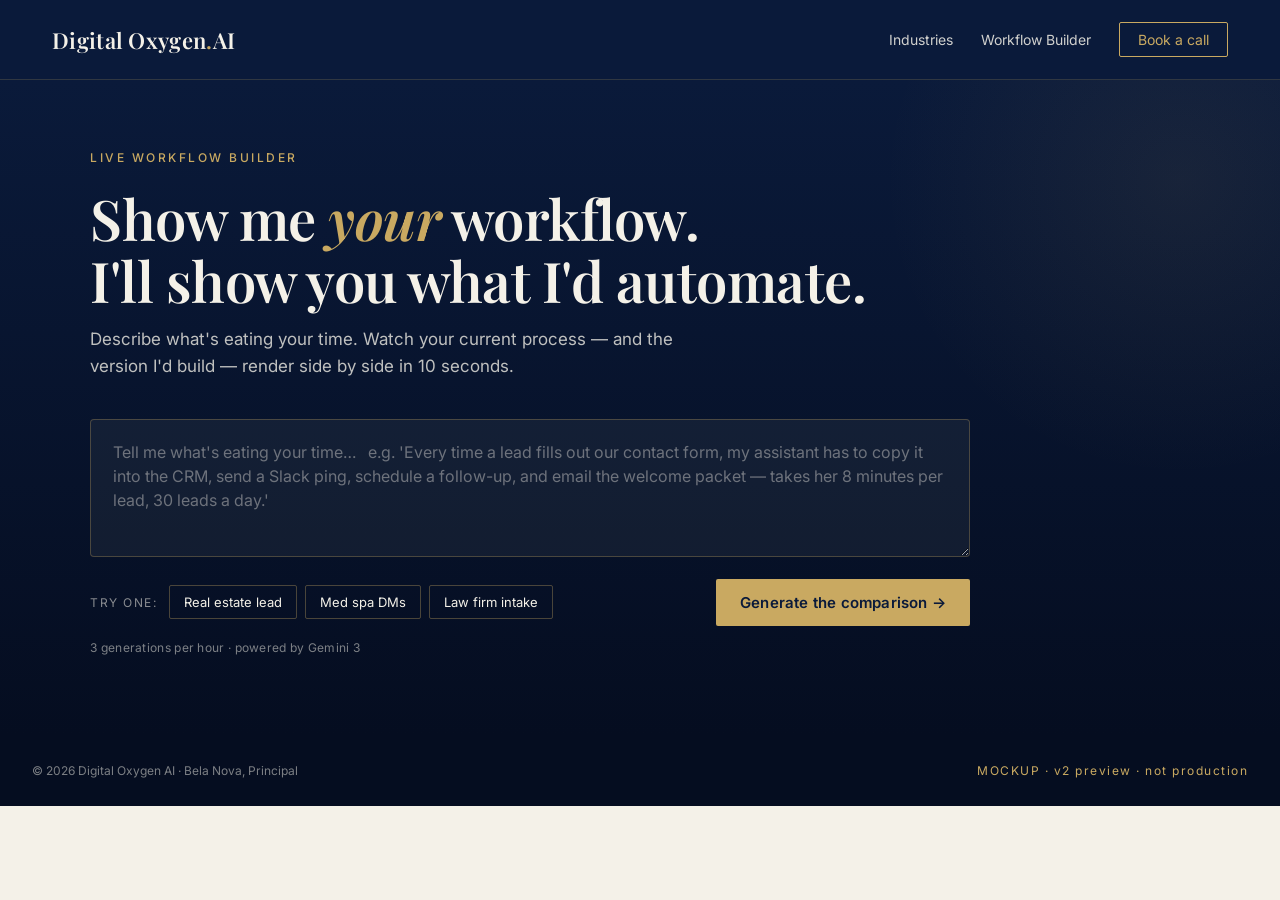
==== workflow-builder/index.html @ 2d6ee290 "feat: Live Workflow Builder — describe pain, get visual current vs automated diagrams" ====
<!DOCTYPE html>
<html lang="en">
<head>
<meta charset="UTF-8">
<meta name="viewport" content="width=device-width, initial-scale=1.0">
<title>Workflow Builder — Digital Oxygen AI</title>
<link rel="preconnect" href="https://fonts.googleapis.com">
<link rel="preconnect" href="https://fonts.gstatic.com" crossorigin>
<link href="https://fonts.googleapis.com/css2?family=Playfair+Display:wght@400;600;700&family=Inter:wght@300;400;500;600&display=swap" rel="stylesheet">
<link rel="stylesheet" href="../styles.css">
<link rel="stylesheet" href="builder.css">
</head>
<body class="wb-body">
<header class="nav">
  <div class="nav-inner">
    <a href="../" class="logo" style="text-decoration:none;color:inherit">Digital Oxygen<span class="logo-dot">.</span>AI</a>
    <nav class="nav-links">
      <a href="../">Industries</a>
      <a href="./" class="active">Workflow Builder</a>
      <a href="https://calendly.com/diox-aiconsulting/consultation" class="nav-cta">Book a call</a>
    </nav>
  </div>
</header>

<main class="wb-main">
  <section class="wb-hero">
    <div class="wb-hero-inner">
      <div class="eyebrow">Live workflow builder</div>
      <h1>Show me <em>your</em> workflow.<br>I'll show you what I'd automate.</h1>
      <p class="sub">Describe what's eating your time. Watch your current process — and the version I'd build — render side by side in 10 seconds.</p>

      <form id="wbForm" class="wb-form">
        <label for="wbPrompt" class="sr-only">Describe your workflow pain</label>
        <textarea id="wbPrompt" rows="4" maxlength="800"
          placeholder="Tell me what's eating your time…   e.g. 'Every time a lead fills out our contact form, my assistant has to copy it into the CRM, send a Slack ping, schedule a follow-up, and email the welcome packet — takes her 8 minutes per lead, 30 leads a day.'"></textarea>
        <div class="wb-form-row">
          <div class="wb-examples">
            <span class="wb-ex-label">Try one:</span>
            <button type="button" class="wb-ex" data-ex="0">Real estate lead</button>
            <button type="button" class="wb-ex" data-ex="1">Med spa DMs</button>
            <button type="button" class="wb-ex" data-ex="2">Law firm intake</button>
          </div>
          <button type="submit" class="wb-submit" id="wbSubmit">Generate the comparison →</button>
        </div>
        <div class="wb-meta" id="wbMeta">3 generations per hour · powered by Gemini 3</div>
      </form>
    </div>
  </section>

  <section class="wb-result" id="wbResult" aria-hidden="true">
    <div class="wb-result-inner">
      <div class="wb-stage" id="wbStage">
        <div class="wb-flow wb-flow-manual" id="flowManual">
          <div class="wb-flow-header">
            <div class="wb-flow-tag wb-tag-manual">Today · manual</div>
            <h3>Your current workflow</h3>
            <div class="wb-flow-stats" id="manualStats"></div>
          </div>
          <div class="wb-flow-canvas" id="manualCanvas"></div>
        </div>

        <div class="wb-vs" aria-hidden="true">→</div>

        <div class="wb-flow wb-flow-auto" id="flowAuto">
          <div class="wb-flow-header">
            <div class="wb-flow-tag wb-tag-auto">What Diox builds</div>
            <h3>Automated</h3>
            <div class="wb-flow-stats" id="autoStats"></div>
          </div>
          <div class="wb-flow-canvas" id="autoCanvas"></div>
        </div>
      </div>

      <div class="wb-cta-row" id="wbCtaRow">
        <a href="https://calendly.com/diox-aiconsulting/consultation" class="wb-cta-primary">
          Schedule your consultation to build this →
        </a>
        <button type="button" class="wb-cta-secondary" id="wbReset">Try a different workflow</button>
      </div>

      <div class="wb-lead" id="wbLead">
        <div class="wb-lead-text">
          <strong>Like what you see?</strong>
          <span>Get a written quote for this build. One email. No spam.</span>
        </div>
        <form id="wbLeadForm" class="wb-lead-form">
          <input type="email" id="wbLeadEmail" placeholder="you@yourcompany.com" required>
          <button type="submit">Send me the quote</button>
        </form>
        <div class="wb-lead-thanks" id="wbLeadThanks" hidden>Thanks — Bela will be in touch within 24 hours.</div>
      </div>
    </div>
  </section>

  <section class="wb-loading" id="wbLoading" aria-hidden="true">
    <div class="wb-loading-inner">
      <div class="wb-spinner"></div>
      <div class="wb-loading-text" id="wbLoadingText">Mapping your current workflow…</div>
    </div>
  </section>

  <section class="wb-error" id="wbError" aria-hidden="true">
    <div class="wb-error-inner">
      <h3>Something hiccupped.</h3>
      <p id="wbErrorMsg">Try again, or email <a href="mailto:bela@dioxaiconsulting.com">bela@dioxaiconsulting.com</a> and I'll map it for you by hand.</p>
      <button type="button" class="wb-cta-secondary" id="wbErrorReset">Try again</button>
    </div>
  </section>
</main>

<footer class="foot">
  <div>© 2026 Digital Oxygen AI · Bela Nova, Principal</div>
  <div class="foot-mockup-tag">MOCKUP · v2 preview · not production</div>
</footer>

<script src="examples.js"></script>
<script src="builder.js"></script>
</body>
</html>
---- styles.css ----
:root {
  --navy: #0a1a3a;
  --navy-deep: #050d20;
  --gold: #c9a961;
  --gold-soft: #d9bd7c;
  --ivory: #f4f1e8;
  --ivory-dim: #e8e3d3;
  --ink: #1a1a1a;
  --muted: #6b6b6b;
}

* { box-sizing: border-box; margin: 0; padding: 0; }
html, body { background: var(--ivory); color: var(--ink); font-family: 'Inter', sans-serif; -webkit-font-smoothing: antialiased; }

/* NAV */
.nav { background: var(--navy); color: var(--ivory); border-bottom: 1px solid rgba(201,169,97,0.2); }
.nav-inner { max-width: 1240px; margin: 0 auto; padding: 22px 32px; display: flex; justify-content: space-between; align-items: center; }
.logo { font-family: 'Playfair Display', serif; font-size: 22px; font-weight: 600; letter-spacing: 0.3px; }
.logo-dot { color: var(--gold); }
.nav-links { display: flex; gap: 28px; align-items: center; font-size: 14px; }
.nav-links a { color: var(--ivory); text-decoration: none; opacity: 0.85; transition: opacity 0.2s; }
.nav-links a:hover { opacity: 1; }
.nav-cta { border: 1px solid var(--gold); padding: 8px 18px; border-radius: 2px; color: var(--gold) !important; opacity: 1 !important; }
.nav-cta:hover { background: var(--gold); color: var(--navy) !important; }

/* HERO */
.hero { background: linear-gradient(180deg, var(--navy) 0%, var(--navy-deep) 100%); color: var(--ivory); padding: 90px 32px 110px; position: relative; overflow: hidden; }
.hero::before { content: ''; position: absolute; top: -200px; right: -200px; width: 600px; height: 600px; background: radial-gradient(circle, rgba(201,169,97,0.08), transparent 70%); pointer-events: none; }
.hero-inner { max-width: 1100px; margin: 0 auto; position: relative; }

.eyebrow { font-size: 12px; letter-spacing: 2.5px; text-transform: uppercase; color: var(--gold); margin-bottom: 22px; font-weight: 500; transition: opacity 0.4s; }
h1 { font-family: 'Playfair Display', serif; font-size: clamp(38px, 5.5vw, 64px); font-weight: 600; line-height: 1.08; letter-spacing: -0.5px; margin-bottom: 18px; transition: all 0.5s ease; }
h1 em { color: var(--gold); font-style: italic; }
.sub { font-size: 18px; line-height: 1.55; max-width: 640px; color: rgba(244,241,232,0.78); margin-bottom: 48px; transition: opacity 0.4s; }

/* GRID */
.industry-grid { display: grid; grid-template-columns: repeat(5, 1fr); gap: 14px; transition: all 0.5s ease; }
.tile {
  background: rgba(244,241,232,0.04);
  border: 1px solid rgba(201,169,97,0.25);
  padding: 22px 18px;
  border-radius: 4px;
  cursor: pointer;
  transition: all 0.25s ease;
  text-align: left;
  color: var(--ivory);
  font-family: inherit;
  font-size: 15px;
  font-weight: 500;
  line-height: 1.3;
  min-height: 110px;
  display: flex; flex-direction: column; justify-content: space-between;
  position: relative;
}
.tile:hover { background: rgba(201,169,97,0.12); border-color: var(--gold); transform: translateY(-2px); }
.tile-icon { font-size: 22px; margin-bottom: 8px; opacity: 0.85; }
.tile-arrow { position: absolute; right: 16px; bottom: 14px; opacity: 0; color: var(--gold); transition: opacity 0.2s, transform 0.2s; }
.tile:hover .tile-arrow { opacity: 1; transform: translateX(3px); }

/* DETAIL VIEW */
.industry-detail { display: none; opacity: 0; }
.industry-detail.active { display: block; animation: fadeUp 0.55s cubic-bezier(0.22, 1, 0.36, 1) forwards; }
@keyframes fadeUp { from { opacity: 0; transform: translateY(18px); } to { opacity: 1; transform: translateY(0); } }

.detail-tag { display: inline-block; background: rgba(201,169,97,0.15); color: var(--gold); padding: 6px 14px; border-radius: 2px; font-size: 11px; letter-spacing: 2px; text-transform: uppercase; margin-bottom: 22px; }
.industry-detail h2 { font-family: 'Playfair Display', serif; font-size: clamp(32px, 4.2vw, 50px); font-weight: 600; line-height: 1.1; margin-bottom: 18px; max-width: 900px; }
.industry-detail h2 em { color: var(--gold); font-style: italic; }
.detail-lede { font-size: 17px; line-height: 1.6; color: rgba(244,241,232,0.78); max-width: 700px; margin-bottom: 48px; }

.detail-grid { display: grid; grid-template-columns: 1fr 1fr 1fr; gap: 28px; margin-bottom: 48px; }
.detail-block h3 { font-family: 'Inter', sans-serif; font-size: 12px; letter-spacing: 1.8px; text-transform: uppercase; color: var(--gold); margin-bottom: 18px; font-weight: 600; }
.detail-block ul { list-style: none; }
.detail-block li {
  padding: 12px 0 12px 22px;
  border-bottom: 1px solid rgba(201,169,97,0.12);
  position: relative;
  font-size: 15px;
  line-height: 1.5;
  color: rgba(244,241,232,0.88);
}
.detail-block li::before { content: '→'; position: absolute; left: 0; color: var(--gold); }
.detail-block li:last-child { border-bottom: none; }

.case-card { background: rgba(244,241,232,0.04); border-left: 2px solid var(--gold); padding: 18px 20px; border-radius: 0 4px 4px 0; }
.case-card .case-client { font-size: 12px; color: var(--gold); letter-spacing: 1.5px; text-transform: uppercase; margin-bottom: 8px; }
.case-card .case-result { font-family: 'Playfair Display', serif; font-size: 22px; line-height: 1.25; margin-bottom: 10px; }
.case-card .case-desc { font-size: 13px; line-height: 1.5; color: rgba(244,241,232,0.7); }

.pricing { font-family: 'Playfair Display', serif; font-size: 30px; color: var(--ivory); line-height: 1.2; margin-bottom: 6px; }
.pricing .pricing-sep { color: var(--gold); }
.pricing-note { font-size: 13px; color: rgba(244,241,232,0.6); line-height: 1.5; }

.detail-cta-row { display: flex; align-items: center; gap: 24px; flex-wrap: wrap; padding-top: 32px; border-top: 1px solid rgba(201,169,97,0.18); }
.cta-primary {
  background: var(--gold); color: var(--navy); padding: 16px 32px; text-decoration: none;
  font-weight: 600; font-size: 15px; letter-spacing: 0.3px; border-radius: 2px;
  transition: all 0.2s; display: inline-block;
}
.cta-primary:hover { background: var(--gold-soft); transform: translateY(-1px); box-shadow: 0 8px 24px rgba(201,169,97,0.3); }
.cta-secondary { background: transparent; color: rgba(244,241,232,0.7); border: none; cursor: pointer; font-family: inherit; font-size: 14px; padding: 8px 0; }
.cta-secondary:hover { color: var(--gold); }

/* HIDE state */
.hero.routed .industry-grid,
.hero.routed #headline,
.hero.routed #sub,
.hero.routed #eyebrow { display: none; }

/* TRUST */
.trust { background: var(--ivory); padding: 60px 32px; border-bottom: 1px solid var(--ivory-dim); }
.trust-inner { max-width: 1100px; margin: 0 auto; display: grid; grid-template-columns: repeat(4, 1fr); gap: 32px; text-align: center; }
.trust-item { display: flex; flex-direction: column; gap: 6px; }
.trust-num { font-family: 'Playfair Display', serif; font-size: 42px; color: var(--navy); font-weight: 600; }
.trust-lbl { font-size: 12px; letter-spacing: 1.8px; text-transform: uppercase; color: var(--muted); }

/* FOOT */
.foot { background: var(--navy-deep); color: rgba(244,241,232,0.5); padding: 28px 32px; font-size: 12px; display: flex; justify-content: space-between; flex-wrap: wrap; gap: 12px; }
.foot-mockup-tag { color: var(--gold); letter-spacing: 1.5px; }

/* RESPONSIVE */
@media (max-width: 900px) {
  .industry-grid { grid-template-columns: repeat(2, 1fr); }
  .detail-grid { grid-template-columns: 1fr; gap: 36px; }
  .trust-inner { grid-template-columns: repeat(2, 1fr); gap: 28px; }
  .nav-links a:not(.nav-cta) { display: none; }
  .hero { padding: 60px 22px 80px; }
  .nav-inner { padding: 18px 22px; }
}
@media (max-width: 520px) {
  .industry-grid { grid-template-columns: 1fr; }
  h1 { font-size: 36px; }
}

/* PRICING — "Starting at" treatment */
.pricing-from { font-family: 'Inter', sans-serif; font-size: 11px; letter-spacing: 2px; text-transform: uppercase; color: var(--muted); display: block; margin-bottom: 4px; font-weight: 500; }
.pricing { font-family: 'Playfair Display', serif; font-size: 42px; color: var(--gold); font-weight: 700; line-height: 1.1; text-shadow: 0 1px 0 rgba(10,26,58,0.05); }

/* DIOX CHAT WIDGET */
#diox-chat { position: fixed; bottom: 24px; right: 24px; z-index: 9999; font-family: 'Inter', sans-serif; }
#diox-chat-toggle {
  background: var(--navy); color: var(--ivory); border: none;
  padding: 14px 22px; border-radius: 999px; cursor: pointer;
  font-size: 14px; font-weight: 500; letter-spacing: 0.4px;
  display: flex; align-items: center; gap: 10px;
  box-shadow: 0 8px 32px rgba(10,26,58,0.35); transition: all 0.25s ease;
}
#diox-chat-toggle:hover { transform: translateY(-2px); box-shadow: 0 12px 40px rgba(10,26,58,0.5); }
#diox-chat-toggle.pulse { animation: pulseRing 2.2s ease-in-out infinite; }
@keyframes pulseRing {
  0% { box-shadow: 0 8px 32px rgba(10,26,58,0.35), 0 0 0 0 rgba(201,169,97,0.45); }
  70% { box-shadow: 0 8px 32px rgba(10,26,58,0.35), 0 0 0 18px rgba(201,169,97,0); }
  100% { box-shadow: 0 8px 32px rgba(10,26,58,0.35), 0 0 0 0 rgba(201,169,97,0); }
}
.diox-chat-icon { font-size: 18px; }
.diox-chat-label { white-space: nowrap; }

#diox-chat-panel {
  position: absolute; bottom: 70px; right: 0;
  width: 380px; max-width: calc(100vw - 32px);
  height: 540px; max-height: calc(100vh - 120px);
  background: var(--ivory); border: 1px solid rgba(10,26,58,0.12);
  border-radius: 16px; box-shadow: 0 24px 60px rgba(10,26,58,0.25);
  display: none; flex-direction: column; overflow: hidden;
}
#diox-chat-panel.open { display: flex; }
.diox-chat-head { background: var(--navy); color: var(--ivory); padding: 18px 20px; display: flex; align-items: center; justify-content: space-between; }
.diox-chat-title { font-family: 'Playfair Display', serif; font-size: 20px; font-weight: 600; }
.diox-chat-sub { font-size: 11px; opacity: 0.75; margin-top: 2px; letter-spacing: 0.3px; }
#diox-chat-close { background: transparent; color: var(--ivory); border: none; font-size: 26px; cursor: pointer; line-height: 1; padding: 0 4px; opacity: 0.7; }
#diox-chat-close:hover { opacity: 1; }

.diox-chat-log { flex: 1; overflow-y: auto; padding: 18px 16px; display: flex; flex-direction: column; gap: 10px; background: #faf7ee; }
.diox-msg { display: flex; }
.diox-msg.user { justify-content: flex-end; }
.diox-msg-bubble {
  max-width: 78%; padding: 10px 14px; border-radius: 14px;
  font-size: 14px; line-height: 1.5; color: #1a1a1a;
  background: white; border: 1px solid rgba(10,26,58,0.08);
}
.diox-msg.user .diox-msg-bubble { background: var(--navy); color: var(--ivory); border: none; }
.diox-msg-cta {
  display: inline-block; padding: 10px 16px; background: var(--gold); color: var(--navy);
  text-decoration: none; border-radius: 8px; font-weight: 600; font-size: 13px;
}
.diox-msg-cta:hover { background: #d4b771; }
.diox-typing .diox-msg-bubble { display: flex; gap: 4px; padding: 14px; }
.diox-typing span {
  width: 7px; height: 7px; border-radius: 50%; background: var(--muted); opacity: 0.4;
  animation: typingBounce 1.4s infinite;
}
.diox-typing span:nth-child(2) { animation-delay: 0.2s; }
.diox-typing span:nth-child(3) { animation-delay: 0.4s; }
@keyframes typingBounce { 0%, 60%, 100% { transform: translateY(0); opacity: 0.4; } 30% { transform: translateY(-6px); opacity: 1; } }

.diox-chat-form { display: flex; gap: 8px; padding: 12px; background: var(--ivory); border-top: 1px solid rgba(10,26,58,0.1); }
#diox-chat-input {
  flex: 1; padding: 12px 14px; border: 1px solid rgba(10,26,58,0.15);
  border-radius: 10px; font-family: inherit; font-size: 14px;
  background: white; outline: none;
}
#diox-chat-input:focus { border-color: var(--gold); }
#diox-chat-send {
  background: var(--gold); color: var(--navy); border: none;
  padding: 0 18px; border-radius: 10px; font-size: 20px; font-weight: 600; cursor: pointer;
}
#diox-chat-send:hover { background: #d4b771; }

@media (max-width: 520px) {
  #diox-chat { bottom: 16px; right: 16px; }
  .diox-chat-label { display: none; }
  #diox-chat-toggle { padding: 14px; }
  #diox-chat-panel { width: calc(100vw - 32px); right: 0; }
}
---- workflow-builder/builder.css ----
/* ===== Workflow Builder styles ===== */
.wb-body { background: var(--ivory); }
.sr-only { position: absolute; width: 1px; height: 1px; padding: 0; margin: -1px; overflow: hidden; clip: rect(0,0,0,0); white-space: nowrap; border: 0; }

/* HERO */
.wb-hero { background: linear-gradient(180deg, var(--navy) 0%, var(--navy-deep) 100%); color: var(--ivory); padding: 70px 32px 80px; position: relative; overflow: hidden; }
.wb-hero::before { content:''; position:absolute; top:-200px; right:-200px; width:600px; height:600px; background:radial-gradient(circle, rgba(201,169,97,0.08), transparent 70%); pointer-events:none; }
.wb-hero-inner { max-width: 1100px; margin: 0 auto; position: relative; }
.wb-hero h1 { font-family:'Playfair Display',serif; font-size: clamp(34px, 5vw, 56px); font-weight:600; line-height:1.1; letter-spacing:-0.5px; margin-bottom: 16px; }
.wb-hero h1 em { color: var(--gold); font-style: italic; }
.wb-hero .sub { font-size: 17px; line-height:1.55; max-width: 640px; color: rgba(244,241,232,0.78); margin-bottom: 40px; }

/* FORM */
.wb-form { max-width: 880px; }
.wb-form textarea {
  width: 100%; background: rgba(244,241,232,0.05); border: 1px solid rgba(201,169,97,0.3);
  color: var(--ivory); font-family: inherit; font-size: 16px; line-height: 1.5;
  padding: 20px 22px; border-radius: 4px; resize: vertical; transition: border-color .2s, background .2s;
}
.wb-form textarea::placeholder { color: rgba(244,241,232,0.4); }
.wb-form textarea:focus { outline: none; border-color: var(--gold); background: rgba(244,241,232,0.07); }

.wb-form-row { display: flex; justify-content: space-between; align-items: center; gap: 20px; margin-top: 18px; flex-wrap: wrap; }
.wb-examples { display: flex; gap: 8px; align-items: center; flex-wrap: wrap; }
.wb-ex-label { font-size: 12px; letter-spacing: 1.5px; text-transform: uppercase; color: rgba(244,241,232,0.55); margin-right: 4px; }
.wb-ex {
  background: transparent; border: 1px solid rgba(201,169,97,0.35); color: var(--ivory);
  font-family: inherit; font-size: 13px; padding: 8px 14px; border-radius: 2px; cursor: pointer;
  transition: all .2s;
}
.wb-ex:hover { background: rgba(201,169,97,0.12); border-color: var(--gold); }

.wb-submit {
  background: var(--gold); border: none; color: var(--navy); font-family: inherit; font-weight: 600;
  font-size: 15px; padding: 14px 24px; border-radius: 2px; cursor: pointer; letter-spacing: 0.2px;
  transition: all .2s;
}
.wb-submit:hover { background: var(--gold-soft); transform: translateY(-1px); }
.wb-submit:disabled { opacity: 0.5; cursor: not-allowed; transform: none; }
.wb-meta { font-size: 12px; color: rgba(244,241,232,0.5); margin-top: 14px; letter-spacing: 0.3px; }

/* RESULT STAGE */
.wb-result { display: none; padding: 60px 32px 40px; background: var(--ivory); }
.wb-result.active { display: block; }
.wb-result-inner { max-width: 1280px; margin: 0 auto; }

.wb-stage { display: grid; grid-template-columns: 1fr 40px 1fr; gap: 18px; align-items: stretch; margin-bottom: 50px; }
.wb-vs { display: flex; align-items: center; justify-content: center; font-size: 32px; color: var(--gold); font-family: 'Playfair Display', serif; }

.wb-flow { background: #fff; border: 1px solid rgba(0,0,0,0.06); border-radius: 6px; padding: 28px; box-shadow: 0 2px 12px rgba(10,26,58,0.04); opacity: 0; transform: translateY(14px); transition: opacity .55s ease, transform .55s ease; }
.wb-flow.visible { opacity: 1; transform: translateY(0); }

.wb-flow-header { margin-bottom: 24px; padding-bottom: 18px; border-bottom: 1px solid rgba(0,0,0,0.06); }
.wb-flow-tag { display: inline-block; padding: 5px 12px; border-radius: 2px; font-size: 10px; letter-spacing: 2px; text-transform: uppercase; font-weight: 600; margin-bottom: 12px; }
.wb-tag-manual { background: #ececec; color: #6b6b6b; }
.wb-tag-auto { background: rgba(201,169,97,0.18); color: #8a6f2e; }
.wb-flow-header h3 { font-family: 'Playfair Display', serif; font-size: 24px; font-weight: 600; color: var(--navy); margin-bottom: 14px; }
.wb-flow-stats { display: flex; gap: 22px; flex-wrap: wrap; }
.wb-stat { font-size: 13px; }
.wb-stat-num { font-family: 'Playfair Display', serif; font-size: 22px; font-weight: 600; color: var(--navy); display: block; line-height: 1; }
.wb-flow-auto .wb-stat-num { color: var(--gold); }
.wb-stat-lbl { font-size: 11px; letter-spacing: 1px; text-transform: uppercase; color: var(--muted); margin-top: 4px; display: block; }

.wb-flow-canvas { display: flex; flex-direction: column; gap: 0; }

.wb-node {
  position: relative; padding: 16px 18px; border-radius: 4px; border: 1px solid rgba(0,0,0,0.08); background: #fafaf7;
  opacity: 0; transform: translateY(10px); animation: nodeIn .45s ease forwards;
}
.wb-flow-manual .wb-node { background: #f5f5f3; border-color: #d8d8d4; }
.wb-flow-auto .wb-node { background: #fff; border-left: 3px solid var(--gold); }
.wb-flow-auto .wb-node.type-ai { background: linear-gradient(180deg, #fff 0%, rgba(201,169,97,0.08) 100%); }

@keyframes nodeIn { to { opacity: 1; transform: translateY(0); } }

.wb-node-top { display: flex; justify-content: space-between; align-items: baseline; gap: 10px; margin-bottom: 4px; }
.wb-node-label { font-size: 14px; font-weight: 500; color: var(--ink); line-height: 1.35; }
.wb-flow-auto .wb-node-label { font-weight: 600; }
.wb-node-time { font-size: 11px; color: var(--muted); white-space: nowrap; font-variant-numeric: tabular-nums; }
.wb-flow-auto .wb-node-time { color: var(--gold); font-weight: 600; }
.wb-node-pain { font-size: 12px; color: #a23b3b; margin-top: 6px; font-style: italic; line-height: 1.4; }
.wb-node-type { display: inline-block; font-size: 9px; letter-spacing: 1.5px; text-transform: uppercase; margin-right: 8px; padding: 2px 6px; border-radius: 2px; vertical-align: middle; }
.wb-type-manual { background: #ddd; color: #555; }
.wb-type-ai { background: var(--gold); color: var(--navy); }
.wb-type-notification { background: #cfe1d0; color: #2e5a36; }
.wb-type-integration { background: #d4d8e6; color: #354075; }

.wb-arrow { display: flex; justify-content: center; padding: 6px 0; color: rgba(0,0,0,0.25); font-size: 18px; opacity: 0; animation: nodeIn .35s ease forwards; }
.wb-flow-auto .wb-arrow { color: var(--gold); }

/* CTA */
.wb-cta-row { display: flex; gap: 18px; align-items: center; justify-content: center; flex-wrap: wrap; margin-bottom: 40px; opacity: 0; transition: opacity .5s ease; }
.wb-cta-row.visible { opacity: 1; }
.wb-cta-primary {
  background: var(--navy); color: var(--ivory); text-decoration: none; padding: 16px 30px;
  border-radius: 2px; font-weight: 600; font-size: 16px; letter-spacing: 0.2px;
  border: 1px solid var(--navy); transition: all .2s;
}
.wb-cta-primary:hover { background: var(--gold); color: var(--navy); border-color: var(--gold); }
.wb-cta-secondary {
  background: transparent; color: var(--navy); border: 1px solid rgba(10,26,58,0.25);
  padding: 14px 22px; border-radius: 2px; font-family: inherit; font-size: 14px; cursor: pointer;
  transition: all .2s;
}
.wb-cta-secondary:hover { border-color: var(--navy); }

/* LEAD CAPTURE */
.wb-lead {
  background: var(--navy); color: var(--ivory); border-radius: 6px; padding: 28px 32px;
  display: flex; gap: 24px; align-items: center; justify-content: space-between; flex-wrap: wrap;
  opacity: 0; transition: opacity .5s ease .2s;
}
.wb-lead.visible { opacity: 1; }
.wb-lead-text strong { display: block; font-family: 'Playfair Display', serif; font-size: 22px; margin-bottom: 4px; }
.wb-lead-text span { color: rgba(244,241,232,0.7); font-size: 14px; }
.wb-lead-form { display: flex; gap: 10px; }
.wb-lead-form input {
  background: rgba(244,241,232,0.08); border: 1px solid rgba(201,169,97,0.35); color: var(--ivory);
  font-family: inherit; font-size: 14px; padding: 12px 16px; border-radius: 2px; min-width: 260px;
}
.wb-lead-form input:focus { outline: none; border-color: var(--gold); }
.wb-lead-form input::placeholder { color: rgba(244,241,232,0.4); }
.wb-lead-form button {
  background: var(--gold); border: none; color: var(--navy); font-family: inherit; font-weight: 600;
  padding: 12px 20px; border-radius: 2px; cursor: pointer; font-size: 14px; transition: background .2s;
}
.wb-lead-form button:hover { background: var(--gold-soft); }
.wb-lead-thanks { color: var(--gold); font-size: 15px; font-weight: 500; }

/* LOADING */
.wb-loading { display: none; padding: 80px 32px; background: var(--ivory); text-align: center; }
.wb-loading.active { display: block; }
.wb-loading-inner { max-width: 500px; margin: 0 auto; }
.wb-spinner {
  width: 42px; height: 42px; border: 3px solid rgba(10,26,58,0.1); border-top-color: var(--gold);
  border-radius: 50%; animation: spin .8s linear infinite; margin: 0 auto 20px;
}
@keyframes spin { to { transform: rotate(360deg); } }
.wb-loading-text { color: var(--navy); font-size: 16px; font-family: 'Playfair Display', serif; font-style: italic; }

/* ERROR */
.wb-error { display: none; padding: 80px 32px; background: var(--ivory); text-align: center; }
.wb-error.active { display: block; }
.wb-error-inner { max-width: 520px; margin: 0 auto; }
.wb-error h3 { font-family: 'Playfair Display', serif; font-size: 26px; color: var(--navy); margin-bottom: 12px; }
.wb-error p { color: var(--muted); font-size: 15px; margin-bottom: 22px; line-height: 1.5; }
.wb-error a { color: var(--navy); border-bottom: 1px solid var(--gold); text-decoration: none; }

@media (max-width: 840px) {
  .wb-stage { grid-template-columns: 1fr; }
  .wb-vs { transform: rotate(90deg); padding: 10px 0; }
  .wb-form-row { flex-direction: column; align-items: stretch; }
  .wb-submit { width: 100%; }
  .wb-lead { flex-direction: column; align-items: stretch; }
  .wb-lead-form { flex-direction: column; }
  .wb-lead-form input { min-width: 0; width: 100%; }
}
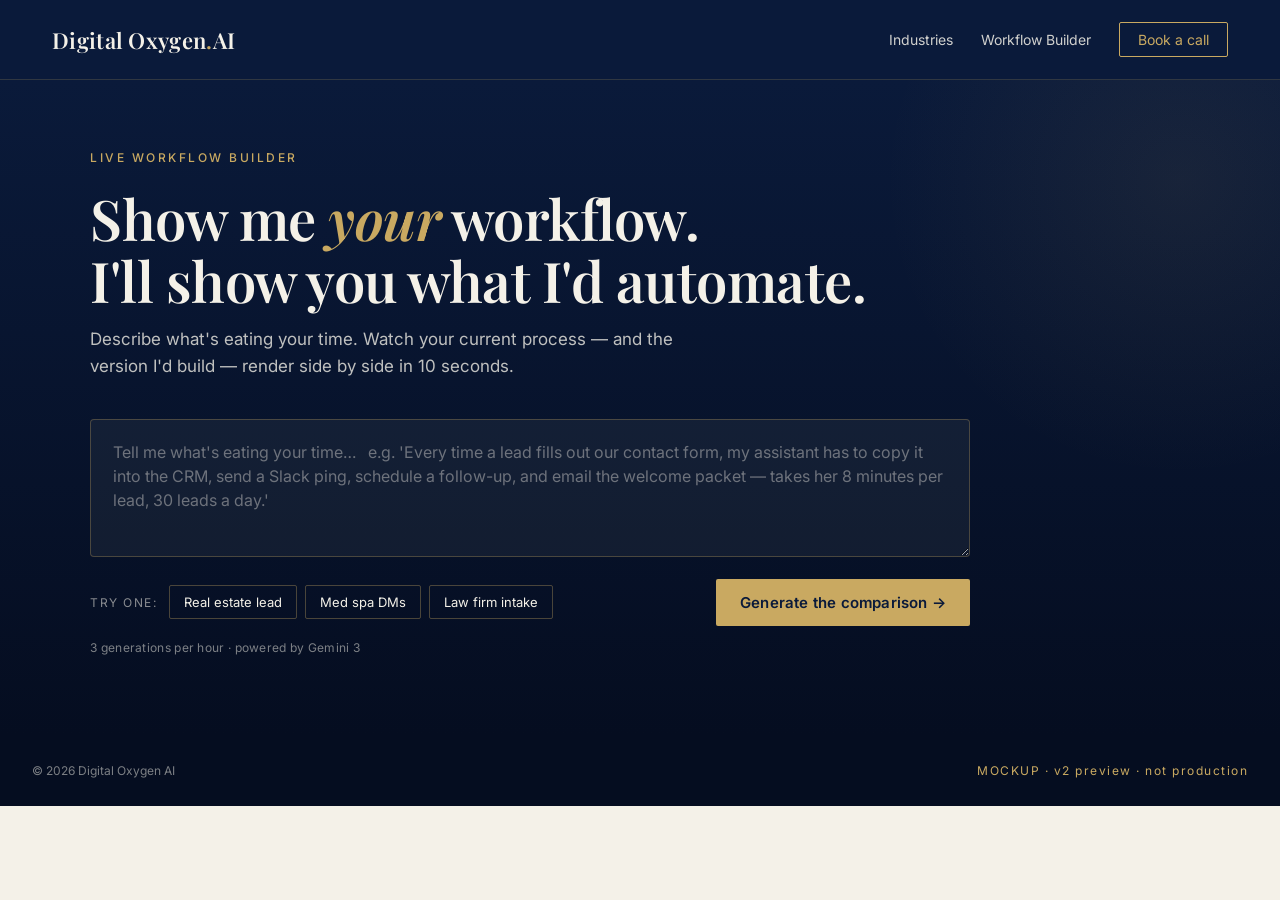
==== commit 59e104f2: "fixes: McKinsey cascade removed, stream parser fixed, CTA copy, Bela Nova removed from footer" ====
--- a/workflow-builder/index.html
+++ b/workflow-builder/index.html
@@ -73,7 +73,7 @@
 
       <div class="wb-cta-row" id="wbCtaRow">
         <a href="https://calendly.com/diox-aiconsulting/consultation" class="wb-cta-primary">
-          Schedule your consultation to build this →
+          Get a quote for this build →
         </a>
         <button type="button" class="wb-cta-secondary" id="wbReset">Try a different workflow</button>
       </div>
@@ -87,7 +87,7 @@
           <input type="email" id="wbLeadEmail" placeholder="you@yourcompany.com" required>
           <button type="submit">Send me the quote</button>
         </form>
-        <div class="wb-lead-thanks" id="wbLeadThanks" hidden>Thanks — Bela will be in touch within 24 hours.</div>
+        <div class="wb-lead-thanks" id="wbLeadThanks" hidden>Thanks — we'll be in touch within 24 hours.</div>
       </div>
     </div>
   </section>
@@ -109,7 +109,7 @@
 </main>
 
 <footer class="foot">
-  <div>© 2026 Digital Oxygen AI · Bela Nova, Principal</div>
+  <div>© 2026 Digital Oxygen AI</div>
   <div class="foot-mockup-tag">MOCKUP · v2 preview · not production</div>
 </footer>
 
--- a/styles.css
+++ b/styles.css
@@ -33,26 +33,36 @@
 h1 em { color: var(--gold); font-style: italic; }
 .sub { font-size: 18px; line-height: 1.55; max-width: 640px; color: rgba(244,241,232,0.78); margin-bottom: 48px; transition: opacity 0.4s; }
 
-/* GRID */
-.industry-grid { display: grid; grid-template-columns: repeat(5, 1fr); gap: 14px; transition: all 0.5s ease; }
+/* GRID — flat editorial grid (McKinsey cascade removed per Bela May'26) */
+.industry-grid {
+  display: grid;
+  grid-template-columns: repeat(5, 1fr);
+  gap: 14px 18px;
+  transition: all 0.5s ease;
+}
 .tile {
   background: rgba(244,241,232,0.04);
   border: 1px solid rgba(201,169,97,0.25);
   padding: 22px 18px;
   border-radius: 4px;
   cursor: pointer;
-  transition: all 0.25s ease;
+  transition: background 0.25s ease, border-color 0.25s ease, transform 0.2s ease, box-shadow 0.25s ease;
   text-align: left;
   color: var(--ivory);
   font-family: inherit;
   font-size: 15px;
   font-weight: 500;
   line-height: 1.3;
-  min-height: 110px;
+  min-height: 130px;
   display: flex; flex-direction: column; justify-content: space-between;
   position: relative;
 }
-.tile:hover { background: rgba(201,169,97,0.12); border-color: var(--gold); transform: translateY(-2px); }
+.tile:hover {
+  background: rgba(201,169,97,0.12);
+  border-color: var(--gold);
+  transform: translateY(-2px);
+  box-shadow: 0 12px 28px rgba(5,13,32,0.45);
+}
 .tile-icon { font-size: 22px; margin-bottom: 8px; opacity: 0.85; }
 .tile-arrow { position: absolute; right: 16px; bottom: 14px; opacity: 0; color: var(--gold); transition: opacity 0.2s, transform 0.2s; }
 .tile:hover .tile-arrow { opacity: 1; transform: translateX(3px); }
@@ -131,9 +141,28 @@
   h1 { font-size: 36px; }
 }
 
-/* PRICING — "Starting at" treatment */
-.pricing-from { font-family: 'Inter', sans-serif; font-size: 11px; letter-spacing: 2px; text-transform: uppercase; color: var(--muted); display: block; margin-bottom: 4px; font-weight: 500; }
-.pricing { font-family: 'Playfair Display', serif; font-size: 42px; color: var(--gold); font-weight: 700; line-height: 1.1; text-shadow: 0 1px 0 rgba(10,26,58,0.05); }
+/* PRICING — Range-based "Investment" treatment (Layer 1) */
+.pricing-from {
+  display: block;
+  font-family: 'Inter', sans-serif;
+  font-size: 11px;
+  letter-spacing: 2.2px;
+  text-transform: uppercase;
+  color: var(--gold);
+  margin-bottom: 8px;
+  font-weight: 600;
+}
+.pricing-value {
+  display: block;
+  font-family: 'Playfair Display', serif;
+  font-size: 30px;
+  color: var(--ivory);
+  font-weight: 600;
+  line-height: 1.15;
+  letter-spacing: -0.3px;
+}
+.pricing { margin-bottom: 10px; }
+.pricing-note { font-size: 13px; color: rgba(244,241,232,0.65); line-height: 1.5; }
 
 /* DIOX CHAT WIDGET */
 #diox-chat { position: fixed; bottom: 24px; right: 24px; z-index: 9999; font-family: 'Inter', sans-serif; }
